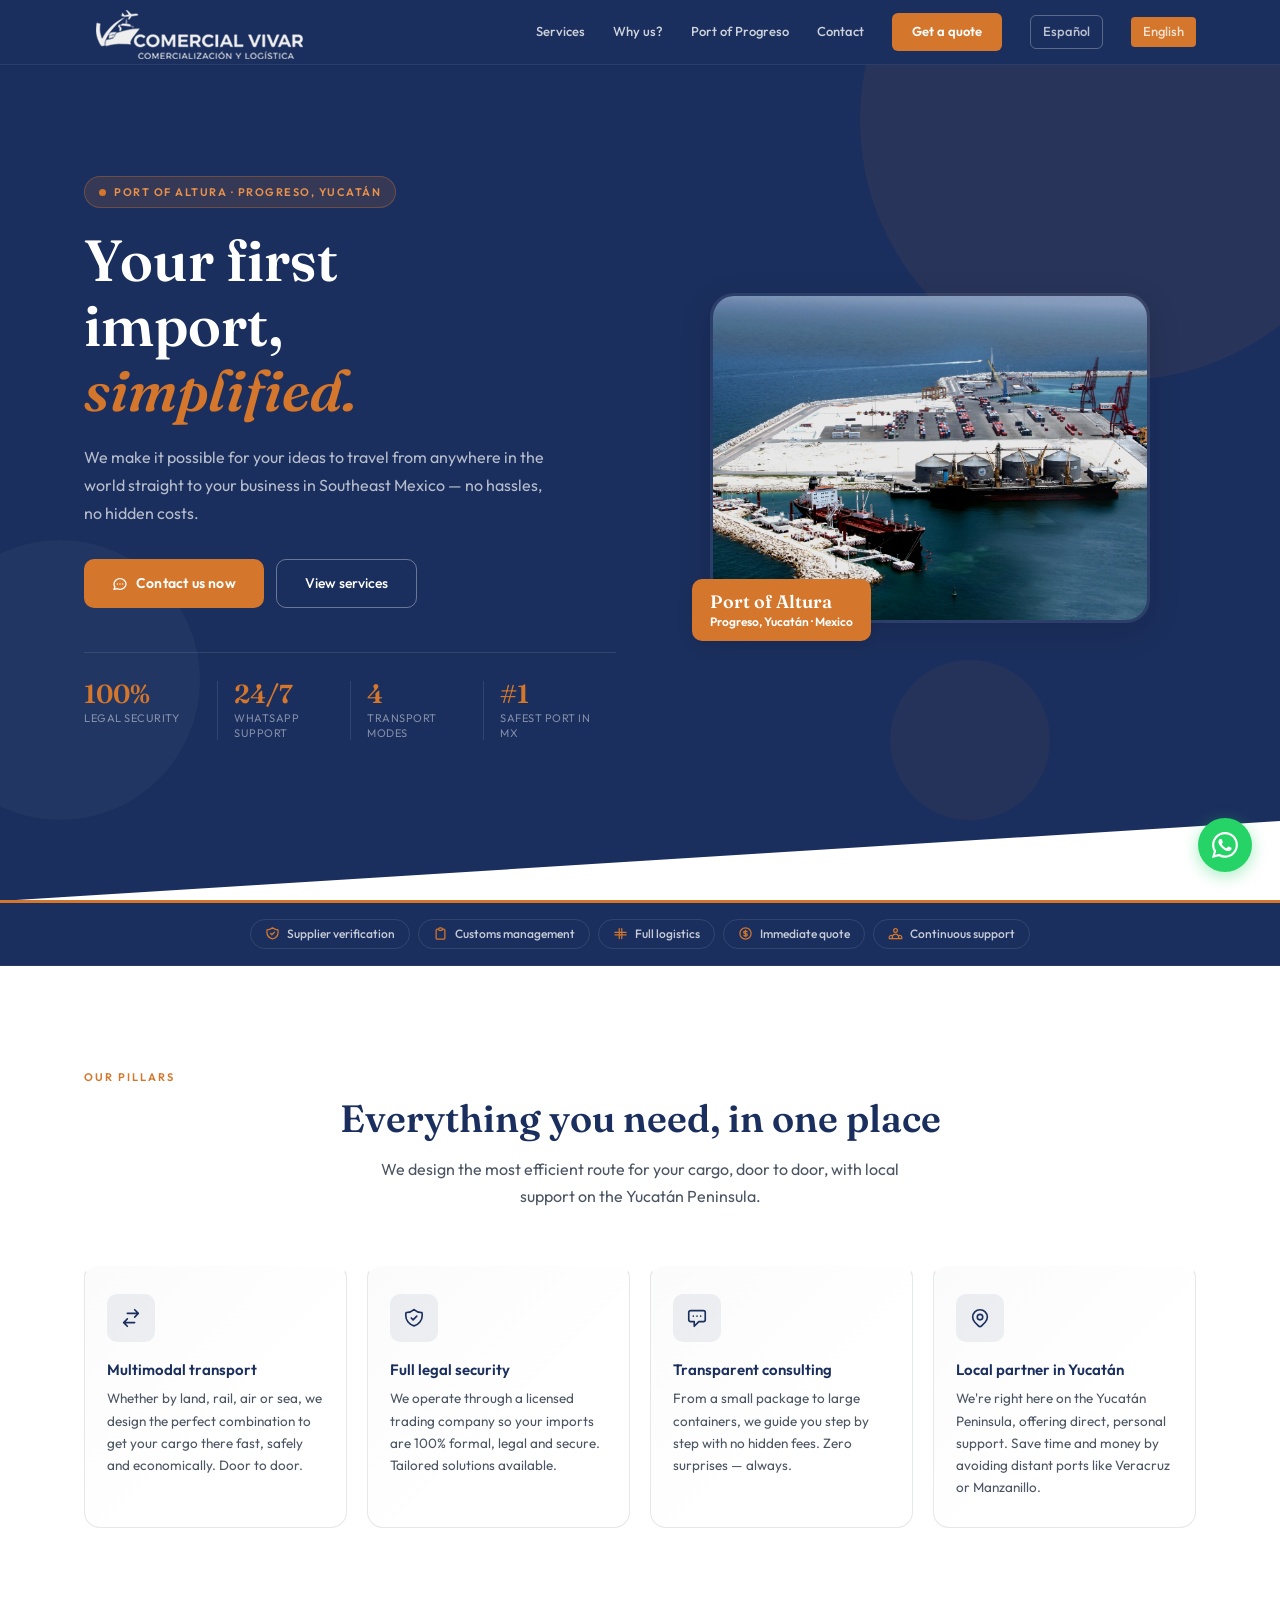
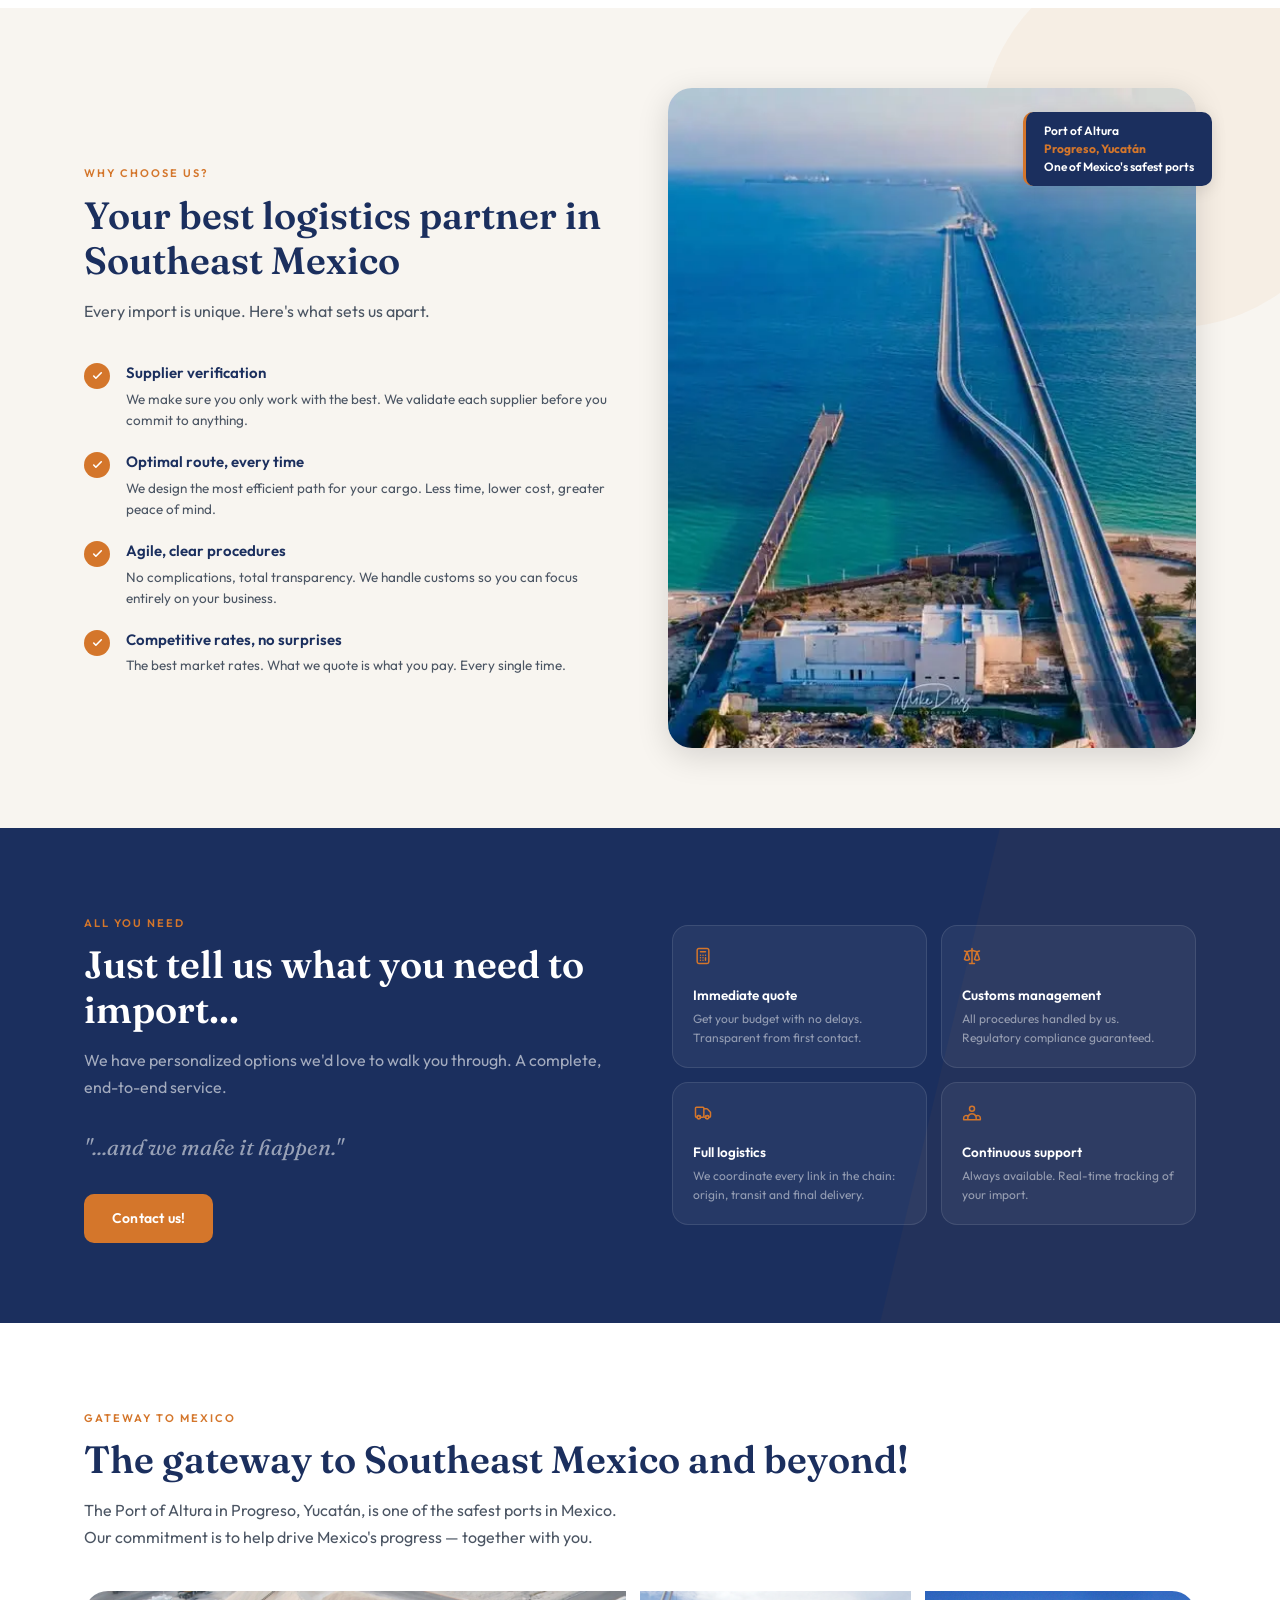
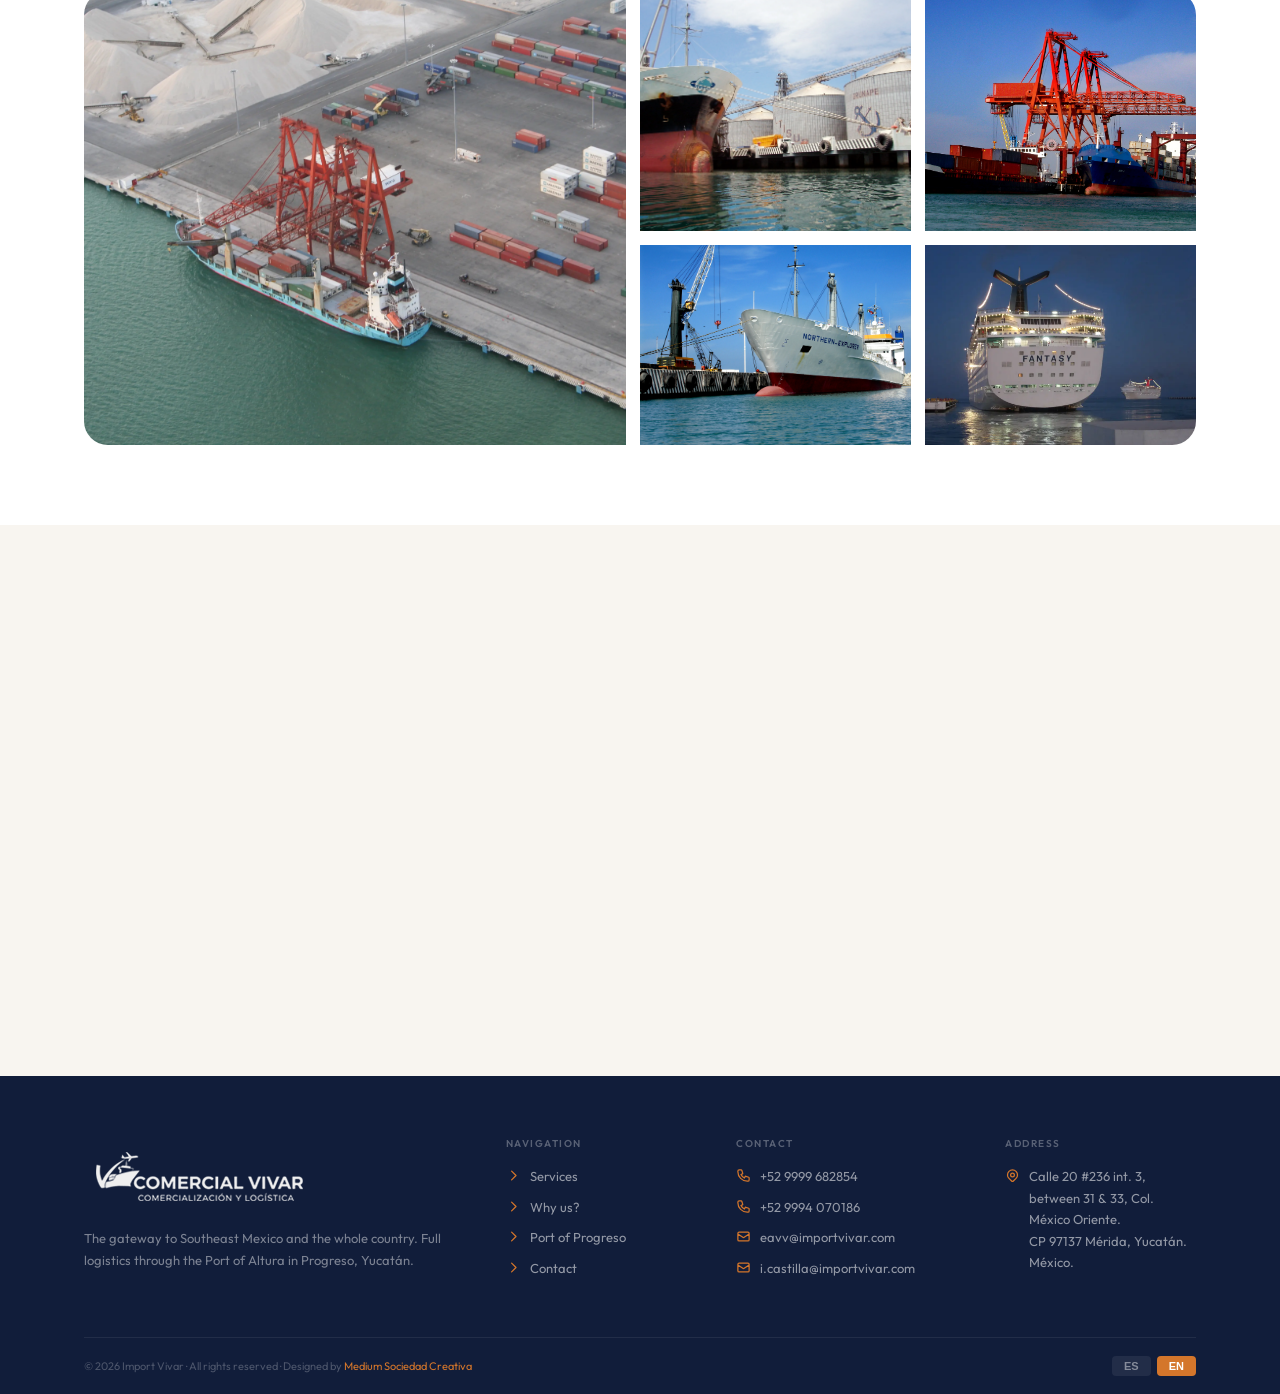
==== index-en.html @ 584cc5c4 "Add files via upload" ====
<!DOCTYPE html>
<html lang="en">
<head>
  <meta charset="UTF-8" />
  <meta name="viewport" content="width=device-width, initial-scale=1.0" />
  <title>Import Vivar — Your first import, simplified | Mérida, Yucatán</title>
  <meta name="description" content="Import easily and securely through the Port of Progreso, Yucatán. Full logistics and customs management for Southeast Mexico." />
  <meta name="robots" content="index, follow" />
  <meta property="og:title" content="Import Vivar — Commerce & Logistics" />
  <meta property="og:description" content="We make it possible for your ideas to reach your business in Southeast Mexico, from any corner of the world." />
  <meta property="og:type" content="website" />
  <meta property="og:url" content="https://importvivar.com/index-en.html" />
  <link rel="icon" href="assets/Vivar_Ico.png" type="image/png" />
  <link rel="stylesheet" href="assets/style.css" />
  <link rel="preconnect" href="https://fonts.googleapis.com" />
  <link rel="preconnect" href="https://fonts.gstatic.com" crossorigin />
</head>
<body>

  <!-- ══ NAV ══════════════════════════════════════════════════ -->
  <nav class="nav" id="mainNav" role="navigation" aria-label="Main navigation">
    <div class="nav-inner">
      <a href="index-en.html" aria-label="Import Vivar Home">
        <img src="assets/Logotipo-Vivar-plata.png" alt="Comercial Vivar Logo" class="nav-logo" />
      </a>
      <div class="nav-links">
        <a href="#services">Services</a>
        <a href="#why-us">Why us?</a>
        <a href="#port">Port of Progreso</a>
        <a href="#contact">Contact</a>
        <a href="#contact" class="nav-cta">Get a quote</a>

        <a href="index.html" class="lang-btn" aria-label="Switch to Español">Español</a>
        <a href="#" class="lang-pill lang-active" aria-label="English (seleccionado)">English</a>

      </div>
      <button class="nav-toggle" id="navToggle" aria-label="Open menu" aria-expanded="false">
        <span></span><span></span><span></span>
      </button>
    </div>
  </nav>

  <!-- Mobile menu -->
  <div class="mobile-menu" id="mobileMenu" role="navigation" aria-label="Mobile menu">
    <a href="#services">Services</a>
    <a href="#why-us">Why us?</a>
    <a href="#port">Port of Progreso</a>
    <a href="#contact">Contact</a>
    <a href="index.html" class="lang-btn">ES</a>
    <a href="#contact" class="nav-cta">Get a quote</a>
  </div>

  <!-- ══ HERO ══════════════════════════════════════════════════ -->
  <header class="hero" id="home">
    <div class="hero-deco" aria-hidden="true">
      <span></span><span></span><span></span>
    </div>
    <div class="hero-content">
      <div class="hero-left">
        <div class="hero-badge fade-up delay-1">Port of Altura · Progreso, Yucatán</div>
        <h1 class="fade-up delay-2">
          Your first<br>import,<br><em>simplified.</em>
        </h1>
        <p class="hero-sub fade-up delay-3">
          We make it possible for your ideas to travel from anywhere in the world
          straight to your business in Southeast Mexico — no hassles, no hidden costs.
        </p>
        <div class="hero-btns fade-up delay-4">
          <a href="#contact" class="btn-primary">
            <svg xmlns="http://www.w3.org/2000/svg" width="16" height="16" fill="none" viewBox="0 0 24 24" stroke="currentColor" stroke-width="2" aria-hidden="true"><path stroke-linecap="round" stroke-linejoin="round" d="M8 12h.01M12 12h.01M16 12h.01M21 12c0 4.418-4.03 8-9 8a9.863 9.863 0 01-4.255-.949L3 20l1.395-3.72C3.512 15.042 3 13.574 3 12c0-4.418 4.03-8 9-8s9 3.582 9 8z" /></svg>
            Contact us now
          </a>
          <a href="#services" class="btn-outline">View services</a>
        </div>
        <div class="hero-stats fade-up delay-5">
          <div class="stat-item">
            <div class="stat-num">100%</div>
            <div class="stat-label">Legal security</div>
          </div>
          <div class="stat-item">
            <div class="stat-num">24/7</div>
            <div class="stat-label">WhatsApp support</div>
          </div>
          <div class="stat-item">
            <div class="stat-num">4</div>
            <div class="stat-label">Transport modes</div>
          </div>
          <div class="stat-item">
            <div class="stat-num">#1</div>
            <div class="stat-label">Safest port in MX</div>
          </div>
        </div>
      </div>

      <div class="hero-right fade-up delay-3">
        <div class="hero-card-stack">
          <img
            src="assets/Puerto-Altura-Progreso-Mexico.webp"
            alt="Port of Altura in Progreso, Yucatán"
            class="hero-img-main"
            loading="eager"
          />
          <div class="hero-badge-float">
            <span>Port of Altura</span>
            Progreso, Yucatán · Mexico
          </div>
        </div>
      </div>
    </div>
  </header>

  <!-- ══ TRUST BAR ═════════════════════════════════════════════ -->
  <div class="trust-bar" aria-label="Our key services">
    <div class="trust-inner">
      <div class="trust-item">
        <svg xmlns="http://www.w3.org/2000/svg" fill="none" viewBox="0 0 24 24" stroke="currentColor" stroke-width="2" aria-hidden="true"><path stroke-linecap="round" stroke-linejoin="round" d="M9 12l2 2 4-4m5.618-4.016A11.955 11.955 0 0112 2.944a11.955 11.955 0 01-8.618 3.04A12.02 12.02 0 003 9c0 5.591 3.824 10.29 9 11.622 5.176-1.332 9-6.03 9-11.622 0-1.042-.133-2.052-.382-3.016z" /></svg>
        Supplier verification
      </div>
      <div class="trust-item">
        <svg xmlns="http://www.w3.org/2000/svg" fill="none" viewBox="0 0 24 24" stroke="currentColor" stroke-width="2" aria-hidden="true"><path stroke-linecap="round" stroke-linejoin="round" d="M9 5H7a2 2 0 00-2 2v12a2 2 0 002 2h10a2 2 0 002-2V7a2 2 0 00-2-2h-2M9 5a2 2 0 002 2h2a2 2 0 002-2M9 5a2 2 0 012-2h2a2 2 0 012 2" /></svg>
        Customs management
      </div>
      <div class="trust-item">
        <svg xmlns="http://www.w3.org/2000/svg" fill="none" viewBox="0 0 24 24" stroke="currentColor" stroke-width="2" aria-hidden="true"><path stroke-linecap="round" stroke-linejoin="round" d="M3 10h18M3 14h18M10 4v16M14 4v16" /></svg>
        Full logistics
      </div>
      <div class="trust-item">
        <svg xmlns="http://www.w3.org/2000/svg" fill="none" viewBox="0 0 24 24" stroke="currentColor" stroke-width="2" aria-hidden="true"><path stroke-linecap="round" stroke-linejoin="round" d="M12 8c-1.657 0-3 .895-3 2s1.343 2 3 2 3 .895 3 2-1.343 2-3 2m0-8c1.11 0 2.08.402 2.599 1M12 8V7m0 1v8m0 0v1m0-1c-1.11 0-2.08-.402-2.599-1M21 12a9 9 0 11-18 0 9 9 0 0118 0z" /></svg>
        Immediate quote
      </div>
      <div class="trust-item">
        <svg xmlns="http://www.w3.org/2000/svg" fill="none" viewBox="0 0 24 24" stroke="currentColor" stroke-width="2" aria-hidden="true"><path stroke-linecap="round" stroke-linejoin="round" d="M17 20h5v-2a3 3 0 00-5.356-1.857M17 20H7m10 0v-2c0-.656-.126-1.283-.356-1.857M7 20H2v-2a3 3 0 015.356-1.857M7 20v-2c0-.656.126-1.283.356-1.857m0 0a5.002 5.002 0 019.288 0M15 7a3 3 0 11-6 0 3 3 0 016 0z" /></svg>
        Continuous support
      </div>
    </div>
  </div>

  <!-- ══ PILLARS ════════════════════════════════════════════════ -->
  <section class="section-pillars" id="services" aria-labelledby="pillars-title">
    <div class="container">
      <div class="section-label reveal">Our pillars</div>
      <h2 class="section-title reveal" id="pillars-title">Everything you need, in one place</h2>
      <p class="section-sub reveal">
        We design the most efficient route for your cargo, door to door,
        with local support on the Yucatán Peninsula.
      </p>
      <div class="pillars-grid">

        <div class="pillar-card reveal">
          <div class="pillar-icon" aria-hidden="true">
            <svg xmlns="http://www.w3.org/2000/svg" fill="none" viewBox="0 0 24 24" stroke="currentColor" stroke-width="1.8"><path stroke-linecap="round" stroke-linejoin="round" d="M8 7h12m0 0l-4-4m4 4l-4 4m0 6H4m0 0l4 4m-4-4l4-4" /></svg>
          </div>
          <h3 class="pillar-title">Multimodal transport</h3>
          <p class="pillar-text">Whether by land, rail, air or sea, we design the perfect combination to get your cargo there fast, safely and economically. Door to door.</p>
        </div>

        <div class="pillar-card reveal">
          <div class="pillar-icon" aria-hidden="true">
            <svg xmlns="http://www.w3.org/2000/svg" fill="none" viewBox="0 0 24 24" stroke="currentColor" stroke-width="1.8"><path stroke-linecap="round" stroke-linejoin="round" d="M9 12l2 2 4-4m5.618-4.016A11.955 11.955 0 0112 2.944a11.955 11.955 0 01-8.618 3.04A12.02 12.02 0 003 9c0 5.591 3.824 10.29 9 11.622 5.176-1.332 9-6.03 9-11.622 0-1.042-.133-2.052-.382-3.016z" /></svg>
          </div>
          <h3 class="pillar-title">Full legal security</h3>
          <p class="pillar-text">We operate through a licensed trading company so your imports are 100% formal, legal and secure. Tailored solutions available.</p>
        </div>

        <div class="pillar-card reveal">
          <div class="pillar-icon" aria-hidden="true">
            <svg xmlns="http://www.w3.org/2000/svg" fill="none" viewBox="0 0 24 24" stroke="currentColor" stroke-width="1.8"><path stroke-linecap="round" stroke-linejoin="round" d="M8 10h.01M12 10h.01M16 10h.01M9 16H5a2 2 0 01-2-2V6a2 2 0 012-2h14a2 2 0 012 2v8a2 2 0 01-2 2h-5l-5 5v-5z" /></svg>
          </div>
          <h3 class="pillar-title">Transparent consulting</h3>
          <p class="pillar-text">From a small package to large containers, we guide you step by step with no hidden fees. Zero surprises — always.</p>
        </div>

        <div class="pillar-card reveal">
          <div class="pillar-icon" aria-hidden="true">
            <svg xmlns="http://www.w3.org/2000/svg" fill="none" viewBox="0 0 24 24" stroke="currentColor" stroke-width="1.8"><path stroke-linecap="round" stroke-linejoin="round" d="M17.657 16.657L13.414 20.9a1.998 1.998 0 01-2.827 0l-4.244-4.243a8 8 0 1111.314 0z" /><path stroke-linecap="round" stroke-linejoin="round" d="M15 11a3 3 0 11-6 0 3 3 0 016 0z" /></svg>
          </div>
          <h3 class="pillar-title">Local partner in Yucatán</h3>
          <p class="pillar-text">We're right here on the Yucatán Peninsula, offering direct, personal support. Save time and money by avoiding distant ports like Veracruz or Manzanillo.</p>
        </div>

      </div>
    </div>
  </section>

  <!-- ══ WHY US ═════════════════════════════════════════════════ -->
  <section class="section-why" id="why-us" aria-labelledby="why-title">
    <div class="container">
      <div class="why-grid">
        <div>
          <div class="section-label reveal">Why choose us?</div>
          <h2 class="section-title reveal" id="why-title">Your best logistics partner in Southeast Mexico</h2>
          <p class="section-sub reveal" style="margin-bottom: 36px;">
            Every import is unique. Here's what sets us apart.
          </p>
          <ul class="why-list" role="list">
            <li class="why-item reveal">
              <div class="why-check" aria-hidden="true">
                <svg xmlns="http://www.w3.org/2000/svg" fill="none" viewBox="0 0 24 24" stroke="currentColor" stroke-width="3"><path stroke-linecap="round" stroke-linejoin="round" d="M5 13l4 4L19 7" /></svg>
              </div>
              <div>
                <div class="why-item-title">Supplier verification</div>
                <div class="why-item-text">We make sure you only work with the best. We validate each supplier before you commit to anything.</div>
              </div>
            </li>
            <li class="why-item reveal">
              <div class="why-check" aria-hidden="true">
                <svg xmlns="http://www.w3.org/2000/svg" fill="none" viewBox="0 0 24 24" stroke="currentColor" stroke-width="3"><path stroke-linecap="round" stroke-linejoin="round" d="M5 13l4 4L19 7" /></svg>
              </div>
              <div>
                <div class="why-item-title">Optimal route, every time</div>
                <div class="why-item-text">We design the most efficient path for your cargo. Less time, lower cost, greater peace of mind.</div>
              </div>
            </li>
            <li class="why-item reveal">
              <div class="why-check" aria-hidden="true">
                <svg xmlns="http://www.w3.org/2000/svg" fill="none" viewBox="0 0 24 24" stroke="currentColor" stroke-width="3"><path stroke-linecap="round" stroke-linejoin="round" d="M5 13l4 4L19 7" /></svg>
              </div>
              <div>
                <div class="why-item-title">Agile, clear procedures</div>
                <div class="why-item-text">No complications, total transparency. We handle customs so you can focus entirely on your business.</div>
              </div>
            </li>
            <li class="why-item reveal">
              <div class="why-check" aria-hidden="true">
                <svg xmlns="http://www.w3.org/2000/svg" fill="none" viewBox="0 0 24 24" stroke="currentColor" stroke-width="3"><path stroke-linecap="round" stroke-linejoin="round" d="M5 13l4 4L19 7" /></svg>
              </div>
              <div>
                <div class="why-item-title">Competitive rates, no surprises</div>
                <div class="why-item-text">The best market rates. What we quote is what you pay. Every single time.</div>
              </div>
            </li>
          </ul>
        </div>

        <div class="why-visual reveal">
          <img
            src="assets/Puerto-Altura-Progreso-Mexico-Ft2.webp"
            alt="Port of Altura in Progreso, Yucatán"
            class="why-img"
            loading="lazy"
          />
          <div class="why-tag">
            Port of Altura<br>
            <strong style="color: #D4762B;">Progreso, Yucatán</strong><br>
            One of Mexico's safest ports
          </div>
        </div>
      </div>
    </div>
  </section>

  <!-- ══ SERVICES ═══════════════════════════════════════════════ -->
  <section class="section-services" aria-labelledby="services-title">
    <div class="container">
      <div class="services-inner">
        <div class="services-left">
          <div class="section-label reveal">All you need</div>
          <h2 class="section-title reveal" id="services-title">
            Just tell us what you need to import...
          </h2>
          <p class="section-sub reveal" style="margin-bottom: 28px;">
            We have personalized options we'd love to walk you through.
            A complete, end-to-end service.
          </p>
          <p style="font-size: 22px; font-family: var(--font-display); color: rgba(255,255,255,0.55); margin-bottom: 28px; font-style: italic;" class="reveal">
            "...and we make it happen."
          </p>
          <a href="#contact" class="btn-primary reveal">Contact us!</a>
        </div>

        <div class="services-grid">
          <div class="service-card reveal">
            <svg xmlns="http://www.w3.org/2000/svg" fill="none" viewBox="0 0 24 24" stroke="currentColor" stroke-width="1.8" aria-hidden="true"><path stroke-linecap="round" stroke-linejoin="round" d="M9 7h6m0 10v-3m-3 3h.01M9 17h.01M9 14h.01M12 14h.01M15 11h.01M12 11h.01M9 11h.01M7 21h10a2 2 0 002-2V5a2 2 0 00-2-2H7a2 2 0 00-2 2v14a2 2 0 002 2z" /></svg>
            <div class="service-card-title">Immediate quote</div>
            <div class="service-card-text">Get your budget with no delays. Transparent from first contact.</div>
          </div>
          <div class="service-card reveal">
            <svg xmlns="http://www.w3.org/2000/svg" fill="none" viewBox="0 0 24 24" stroke="currentColor" stroke-width="1.8" aria-hidden="true"><path stroke-linecap="round" stroke-linejoin="round" d="M3 6l3 1m0 0l-3 9a5.002 5.002 0 006.001 0M6 7l3 9M6 7l6-2m6 2l3-1m-3 1l-3 9a5.002 5.002 0 006.001 0M18 7l3 9m-3-9l-6-2m0-2v2m0 16V5m0 16H9m3 0h3" /></svg>
            <div class="service-card-title">Customs management</div>
            <div class="service-card-text">All procedures handled by us. Regulatory compliance guaranteed.</div>
          </div>
          <div class="service-card reveal">
            <svg xmlns="http://www.w3.org/2000/svg" fill="none" viewBox="0 0 24 24" stroke="currentColor" stroke-width="1.8" aria-hidden="true"><path d="M9 17a2 2 0 11-4 0 2 2 0 014 0zM19 17a2 2 0 11-4 0 2 2 0 014 0z" /><path stroke-linecap="round" stroke-linejoin="round" d="M13 16V6a1 1 0 00-1-1H4a1 1 0 00-1 1v10a1 1 0 001 1h1m8-1a1 1 0 01-1 1H9m4-1V8a1 1 0 011-1h2.586a1 1 0 01.707.293l3.414 3.414a1 1 0 01.293.707V16a1 1 0 01-1 1h-1m-6-1a1 1 0 001 1h1M5 17a2 2 0 104 0m-4 0a2 2 0 114 0m6 0a2 2 0 104 0m-4 0a2 2 0 114 0" /></svg>
            <div class="service-card-title">Full logistics</div>
            <div class="service-card-text">We coordinate every link in the chain: origin, transit and final delivery.</div>
          </div>
          <div class="service-card reveal">
            <svg xmlns="http://www.w3.org/2000/svg" fill="none" viewBox="0 0 24 24" stroke="currentColor" stroke-width="1.8" aria-hidden="true"><path stroke-linecap="round" stroke-linejoin="round" d="M17 20h5v-2a3 3 0 00-5.356-1.857M17 20H7m10 0v-2c0-.656-.126-1.283-.356-1.857M7 20H2v-2a3 3 0 015.356-1.857M7 20v-2c0-.656.126-1.283.356-1.857m0 0a5.002 5.002 0 019.288 0M15 7a3 3 0 11-6 0 3 3 0 016 0z" /></svg>
            <div class="service-card-title">Continuous support</div>
            <div class="service-card-text">Always available. Real-time tracking of your import.</div>
          </div>
        </div>
      </div>
    </div>
  </section>

  <!-- ══ PORT ═══════════════════════════════════════════════════ -->
  <section class="section-port" id="port" aria-labelledby="port-title">
    <div class="container">
      <div class="port-header">
        <div class="section-label reveal">Gateway to Mexico</div>
        <h2 class="section-title reveal" id="port-title">
          The gateway to Southeast Mexico and beyond!
        </h2>
        <p class="section-sub reveal">
          The Port of Altura in Progreso, Yucatán, is one of the safest ports
          in Mexico. Our commitment is to help drive Mexico's progress — together with you.
        </p>
      </div>
      <div class="port-gallery reveal" role="list" aria-label="Port of Progreso photo gallery">
        <div class="port-item" role="listitem">
          <img src="assets/Puerto-Altura-Progreso-Mexico-Ft.webp" 
          alt="Aerial view of the Port of Progreso, Yucatán" 
          class="port-img" loading="lazy" 
          />
          <div class="port-overlay"><span class="port-overlay-text">Port of Altura · Progreso</span></div>
        </div>
        <div class="port-item" role="listitem">
          <img src="assets/Puerto-Altura-Progreso-Mexico-Ft3.webp" 
          alt="Port of Altura facilities in Progreso" 
          class="port-img" 
          loading="lazy" 
          />
          <div class="port-overlay"><span class="port-overlay-text">Port infrastructure</span></div>
        </div>
        <div class="port-item" role="listitem">
          <img src="assets/Puerto-Altura-Progreso-Mexico-Ft4.webp" 
          alt="Container operations at the Port of Progreso" 
          class="port-img" 
          loading="lazy" 
          />
          <div class="port-overlay"><span class="port-overlay-text">Container operations</span></div>
        </div>
        <div class="port-item" role="listitem">
          <img src="assets/Puerto-Altura-Progreso-Mexico-Ft6.webp" 
           alt="Port logistics in Progreso, Yucatán" 
           class="port-img" 
           loading="lazy"
           />
          <div class="port-overlay"><span class="port-overlay-text">World-class logistics</span></div>
        </div>
        <div class="port-item" role="listitem">
          <img src="assets/Puerto-Altura-Progreso-Mexico-Ft5.webp"
          alt="Mexico's safest port" 
          class="port-img" loading="lazy" 
          />
          <div class="port-overlay"><span class="port-overlay-text">Certified security</span></div>
        </div>
      </div>
    </div>
  </section>

  <!-- ══ CTA ════════════════════════════════════════════════════ -->
  <section class="section-cta" id="contact" aria-labelledby="cta-title">
    <div class="container">
      <div class="cta-box reveal">
        <h2 class="section-title" id="cta-title">Import easily, safely, with local backing</h2>
        <p class="section-sub">
          We have personalized options ready for you.
          Tell us what you need and we'll build a tailored solution.
        </p>
        <div class="cta-pills">
          <span class="cta-pill">Immediate quote</span>
          <span class="cta-pill">Customs management</span>
          <span class="cta-pill">Full logistics</span>
          <span class="cta-pill">Continuous support</span>
        </div>
        <div style="display: flex; gap: 16px; justify-content: center; flex-wrap: wrap;">
          <a href="https://wa.me/529999682854?text=Hello%2C%20I'm%20interested%20in%20importing%20and%20would%20like%20more%20information." target="_blank" rel="noopener noreferrer" class="btn-primary">
            <svg xmlns="http://www.w3.org/2000/svg" width="17" height="17" fill="currentColor" viewBox="0 0 16 16" aria-hidden="true"><path d="M13.601 2.326A7.854 7.854 0 0 0 7.994 0C3.627 0 .068 3.558.064 7.926c0 1.399.366 2.76 1.057 3.965L0 16l4.204-1.102a7.933 7.933 0 0 0 3.79.965h.004c4.368 0 7.926-3.558 7.93-7.93A7.898 7.898 0 0 0 13.6 2.326zM7.994 14.521a6.573 6.573 0 0 1-3.356-.92l-.24-.144-2.494.654.666-2.433-.156-.251a6.56 6.56 0 0 1-1.007-3.505c0-3.626 2.957-6.584 6.591-6.584a6.56 6.56 0 0 1 4.66 1.931 6.557 6.557 0 0 1 1.928 4.66c-.004 3.639-2.961 6.592-6.592 6.592zm3.615-4.934c-.197-.099-1.17-.578-1.353-.646-.182-.065-.315-.099-.445.099-.133.197-.513.646-.627.775-.114.133-.232.148-.43.05-.197-.1-.836-.308-1.592-.985-.59-.525-.985-1.175-1.103-1.372-.114-.198-.011-.304.088-.403.087-.088.197-.232.296-.346.1-.114.133-.198.198-.33.065-.134.034-.248-.015-.347-.05-.099-.445-1.076-.612-1.47-.16-.389-.323-.335-.445-.34-.114-.007-.247-.007-.38-.007a.729.729 0 0 0-.529.247c-.182.198-.691.677-.691 1.654 0 .977.71 1.916.81 2.049.098.133 1.394 2.132 3.383 2.992.47.205.84.326 1.129.418.475.152.904.129 1.246.08.38-.058 1.171-.48 1.338-.943.164-.464.164-.86.114-.943-.049-.084-.182-.133-.38-.232z"/></svg>
            WhatsApp 24/7
          </a>
          <a href="mailto:eavv@importvivar.com" class="btn-outline" style="border-color: rgba(255,255,255,0.3);">
            <svg xmlns="http://www.w3.org/2000/svg" fill="none" viewBox="0 0 24 24" stroke="currentColor" stroke-width="2" width="17" height="17" aria-hidden="true"><path stroke-linecap="round" stroke-linejoin="round" d="M3 8l7.89 5.26a2 2 0 002.22 0L21 8M5 19h14a2 2 0 002-2V7a2 2 0 00-2-2H5a2 2 0 00-2 2v10a2 2 0 002 2z" /></svg>
            Send us an email
          </a>
        </div>
      </div>
    </div>
  </section>

  <!-- ══ FOOTER ═════════════════════════════════════════════════ -->
  <footer class="footer" role="contentinfo">
    <div class="container">
      <div class="footer-grid">
        <div>
          <div class="footer-logo">
            <img src="assets/Logotipo-Vivar-plata.png" alt="Comercial Vivar Logo" />
          </div>
          <p class="footer-desc">
            The gateway to Southeast Mexico and the whole country.
            Full logistics through the Port of Altura in Progreso, Yucatán.
          </p>
        </div>

        <div>
          <div class="footer-col-title">Navigation</div>
          <a href="#services" class="footer-link">
            <svg xmlns="http://www.w3.org/2000/svg" fill="none" viewBox="0 0 24 24" stroke="currentColor" stroke-width="2" aria-hidden="true"><path stroke-linecap="round" stroke-linejoin="round" d="M9 5l7 7-7 7" /></svg>
            Services
          </a>
          <a href="#why-us" class="footer-link">
            <svg xmlns="http://www.w3.org/2000/svg" fill="none" viewBox="0 0 24 24" stroke="currentColor" stroke-width="2" aria-hidden="true"><path stroke-linecap="round" stroke-linejoin="round" d="M9 5l7 7-7 7" /></svg>
            Why us?
          </a>
          <a href="#port" class="footer-link">
            <svg xmlns="http://www.w3.org/2000/svg" fill="none" viewBox="0 0 24 24" stroke="currentColor" stroke-width="2" aria-hidden="true"><path stroke-linecap="round" stroke-linejoin="round" d="M9 5l7 7-7 7" /></svg>
            Port of Progreso
          </a>
          <a href="#contact" class="footer-link">
            <svg xmlns="http://www.w3.org/2000/svg" fill="none" viewBox="0 0 24 24" stroke="currentColor" stroke-width="2" aria-hidden="true"><path stroke-linecap="round" stroke-linejoin="round" d="M9 5l7 7-7 7" /></svg>
            Contact
          </a>
        </div>

        <div>
          <div class="footer-col-title">Contact</div>
          <a href="https://wa.me/529999682854" target="_blank" rel="noopener noreferrer" class="footer-link">
            <svg xmlns="http://www.w3.org/2000/svg" fill="none" viewBox="0 0 24 24" stroke="currentColor" stroke-width="2" aria-hidden="true"><path stroke-linecap="round" stroke-linejoin="round" d="M3 5a2 2 0 012-2h3.28a1 1 0 01.948.684l1.498 4.493a1 1 0 01-.502 1.21l-2.257 1.13a11.042 11.042 0 005.516 5.516l1.13-2.257a1 1 0 011.21-.502l4.493 1.498a1 1 0 01.684.949V19a2 2 0 01-2 2h-1C9.716 21 3 14.284 3 6V5z" /></svg>
            +52 9999 682854
          </a>
          <a href="https://wa.me/529994070186" target="_blank" rel="noopener noreferrer" class="footer-link">
            <svg xmlns="http://www.w3.org/2000/svg" fill="none" viewBox="0 0 24 24" stroke="currentColor" stroke-width="2" aria-hidden="true"><path stroke-linecap="round" stroke-linejoin="round" d="M3 5a2 2 0 012-2h3.28a1 1 0 01.948.684l1.498 4.493a1 1 0 01-.502 1.21l-2.257 1.13a11.042 11.042 0 005.516 5.516l1.13-2.257a1 1 0 011.21-.502l4.493 1.498a1 1 0 01.684.949V19a2 2 0 01-2 2h-1C9.716 21 3 14.284 3 6V5z" /></svg>
            +52 9994 070186
          </a>
          <a href="mailto:eavv@importvivar.com" class="footer-link">
            <svg xmlns="http://www.w3.org/2000/svg" fill="none" viewBox="0 0 24 24" stroke="currentColor" stroke-width="2" aria-hidden="true"><path stroke-linecap="round" stroke-linejoin="round" d="M3 8l7.89 5.26a2 2 0 002.22 0L21 8M5 19h14a2 2 0 002-2V7a2 2 0 00-2-2H5a2 2 0 00-2 2v10a2 2 0 002 2z" /></svg>
            eavv@importvivar.com
          </a>
          <a href="mailto:i.castilla@importvivar.com" class="footer-link">
            <svg xmlns="http://www.w3.org/2000/svg" fill="none" viewBox="0 0 24 24" stroke="currentColor" stroke-width="2" aria-hidden="true"><path stroke-linecap="round" stroke-linejoin="round" d="M3 8l7.89 5.26a2 2 0 002.22 0L21 8M5 19h14a2 2 0 002-2V7a2 2 0 00-2-2H5a2 2 0 00-2 2v10a2 2 0 002 2z" /></svg>
            i.castilla@importvivar.com
          </a>
        </div>

        <div>
          <div class="footer-col-title">Address</div>
          <a href="https://maps.google.com/?q=Calle+20+236+Merida+Yucatan" target="_blank" rel="noopener noreferrer" class="footer-link">
            <svg xmlns="http://www.w3.org/2000/svg" fill="none" viewBox="0 0 24 24" stroke="currentColor" stroke-width="2" aria-hidden="true"><path stroke-linecap="round" stroke-linejoin="round" d="M17.657 16.657L13.414 20.9a1.998 1.998 0 01-2.827 0l-4.244-4.243a8 8 0 1111.314 0z" /><path stroke-linecap="round" stroke-linejoin="round" d="M15 11a3 3 0 11-6 0 3 3 0 016 0z" /></svg>
            Calle 20 #236 int. 3,<br>
            between 31 & 33, Col. México Oriente.<br>
            CP 97137 Mérida, Yucatán. México.
          </a>
        </div>
      </div>

      <div class="footer-bottom">
        <span>
          © 2026 Import Vivar · All rights reserved ·
          Designed by <a href="https://mediumsociedadcreativa.com.mx/" target="_blank" rel="noopener noreferrer">Medium Sociedad Creativa</a>
        </span>
        <div class="lang-toggle" role="group" aria-label="Select language">
          <a href="index.html"><button class="lang-pill lang-inactive" aria-label="Español">ES</button></a>
          <button class="lang-pill lang-active" aria-current="true" aria-label="English (selected)">EN</button>
        </div>
      </div>
    </div>
  </footer>

  <!-- ══ WhatsApp Float ══════════════════════════════════════════ -->
  <a
    href="https://wa.me/529999682854?text=Hello%2C%20I'm%20interested%20in%20importing%20and%20would%20like%20more%20information."
    class="wa-float"
    target="_blank"
    rel="noopener noreferrer"
    aria-label="Contact via WhatsApp"
  >
    <div class="wa-tooltip">Need help?</div>
    <svg xmlns="http://www.w3.org/2000/svg" fill="currentColor" viewBox="0 0 16 16" aria-hidden="true"><path d="M13.601 2.326A7.854 7.854 0 0 0 7.994 0C3.627 0 .068 3.558.064 7.926c0 1.399.366 2.76 1.057 3.965L0 16l4.204-1.102a7.933 7.933 0 0 0 3.79.965h.004c4.368 0 7.926-3.558 7.93-7.93A7.898 7.898 0 0 0 13.6 2.326zM7.994 14.521a6.573 6.573 0 0 1-3.356-.92l-.24-.144-2.494.654.666-2.433-.156-.251a6.56 6.56 0 0 1-1.007-3.505c0-3.626 2.957-6.584 6.591-6.584a6.56 6.56 0 0 1 4.66 1.931 6.557 6.557 0 0 1 1.928 4.66c-.004 3.639-2.961 6.592-6.592 6.592zm3.615-4.934c-.197-.099-1.17-.578-1.353-.646-.182-.065-.315-.099-.445.099-.133.197-.513.646-.627.775-.114.133-.232.148-.43.05-.197-.1-.836-.308-1.592-.985-.59-.525-.985-1.175-1.103-1.372-.114-.198-.011-.304.088-.403.087-.088.197-.232.296-.346.1-.114.133-.198.198-.33.065-.134.034-.248-.015-.347-.05-.099-.445-1.076-.612-1.47-.16-.389-.323-.335-.445-.34-.114-.007-.247-.007-.38-.007a.729.729 0 0 0-.529.247c-.182.198-.691.677-.691 1.654 0 .977.71 1.916.81 2.049.098.133 1.394 2.132 3.383 2.992.47.205.84.326 1.129.418.475.152.904.129 1.246.08.38-.058 1.171-.48 1.338-.943.164-.464.164-.86.114-.943-.049-.084-.182-.133-.38-.232z"/></svg>
  </a>

  <!-- ══ JS ══════════════════════════════════════════════════════ -->
  <script>
    const nav = document.getElementById('mainNav');
    window.addEventListener('scroll', () => {
      nav.classList.toggle('scrolled', window.scrollY > 40);
    }, { passive: true });

    const toggle = document.getElementById('navToggle');
    const menu = document.getElementById('mobileMenu');
    toggle.addEventListener('click', () => {
      const open = menu.classList.toggle('open');
      toggle.classList.toggle('open', open);
      toggle.setAttribute('aria-expanded', open);
    });
    menu.querySelectorAll('a').forEach(link => {
      link.addEventListener('click', () => {
        menu.classList.remove('open');
        toggle.classList.remove('open');
        toggle.setAttribute('aria-expanded', false);
      });
    });

    const observer = new IntersectionObserver((entries) => {
      entries.forEach(entry => {
        if (entry.isIntersecting) {
          entry.target.classList.add('visible');
          observer.unobserve(entry.target);
        }
      });
    }, { threshold: 0.12, rootMargin: '0px 0px -40px 0px' });

    document.querySelectorAll('.reveal').forEach(el => observer.observe(el));
  </script>

</body>
</html>
---- assets/style.css ----
/* ============================================================
   IMPORT VIVAR — Hoja de estilos principal
   Colores: Azul marino #1B2F5E | Naranja #D4762B
   ============================================================ */

@import url('https://fonts.googleapis.com/css2?family=Outfit:wght@300;400;500;600;700&family=Fraunces:ital,wght@0,400;0,600;1,400&display=swap');

/* ── Reset & base ─────────────────────────────────────────── */
*, *::before, *::after { box-sizing: border-box; margin: 0; padding: 0; }

:root {
  --navy:        #1B2F5E;
  --navy-dark:   #111d3a;
  --navy-light:  #243d78;
  --orange:      #D4762B;
  --orange-dark: #b35f1e;
  --orange-light:#e8924c;
  --cream:       #F8F5F0;
  --gray-50:     #f9fafb;
  --gray-100:    #f3f4f6;
  --gray-200:    #e5e7eb;
  --gray-400:    #9ca3af;
  --gray-600:    #4b5563;
  --gray-800:    #1f2937;
  --white:       #ffffff;
  --font-display: 'Fraunces', Georgia, serif;
  --font-body:    'Outfit', sans-serif;
  --shadow-sm:   0 1px 3px rgba(0,0,0,0.08), 0 1px 2px rgba(0,0,0,0.05);
  --shadow-md:   0 4px 16px rgba(0,0,0,0.10);
  --shadow-lg:   0 8px 32px rgba(0,0,0,0.14);
  --radius-sm:   6px;
  --radius-md:   10px;
  --radius-lg:   16px;
  --radius-xl:   24px;
  --transition:  0.25s cubic-bezier(0.4, 0, 0.2, 1);
}

html { scroll-behavior: smooth; }

body {
  font-family: var(--font-body);
  font-size: 16px;
  color: var(--gray-800);
  background: var(--white);
  line-height: 1.65;
  overflow-x: hidden;
}

a { text-decoration: none; color: inherit; }
img { max-width: 100%; display: block; }

/* ── Utility ──────────────────────────────────────────────── */
.container {
  max-width: 1160px;
  margin: 0 auto;
  padding: 0 24px;
}

.section-label {
  display: inline-block;
  font-size: 11px;
  font-weight: 600;
  text-transform: uppercase;
  letter-spacing: 2px;
  color: var(--orange);
  margin-bottom: 10px;
}

.section-title {
  font-family: var(--font-display);
  font-size: clamp(26px, 4vw, 38px);
  font-weight: 600;
  color: var(--navy);
  line-height: 1.2;
  margin-bottom: 14px;
}

.section-sub {
  font-size: 16px;
  color: var(--gray-600);
  max-width: 560px;
  line-height: 1.7;
}

.btn-primary {
  display: inline-flex;
  align-items: center;
  gap: 8px;
  background: var(--orange);
  color: var(--white);
  font-family: var(--font-body);
  font-size: 14px;
  font-weight: 600;
  padding: 13px 28px;
  border-radius: var(--radius-md);
  border: none;
  cursor: pointer;
  transition: background var(--transition), transform var(--transition);
  letter-spacing: 0.2px;
}
.btn-primary:hover { background: var(--orange-dark); transform: translateY(-1px); }
.btn-primary:active { transform: scale(0.98); }

.btn-outline {
  display: inline-flex;
  align-items: center;
  gap: 8px;
  background: transparent;
  color: var(--white);
  font-family: var(--font-body);
  font-size: 14px;
  font-weight: 500;
  padding: 12px 28px;
  border-radius: var(--radius-md);
  border: 1.5px solid rgba(255,255,255,0.35);
  cursor: pointer;
  transition: border-color var(--transition), background var(--transition), transform var(--transition);
}
.btn-outline:hover {
  border-color: rgba(255,255,255,0.65);
  background: rgba(255,255,255,0.08);
  transform: translateY(-1px);
}

/* ── Page load fade-in ──────────────────────────────────────── */
@keyframes fadeUp {
  from { opacity: 0; transform: translateY(22px); }
  to   { opacity: 1; transform: translateY(0); }
}
.fade-up { opacity: 0; animation: fadeUp 0.7s ease forwards; }
.delay-1 { animation-delay: 0.1s; }
.delay-2 { animation-delay: 0.22s; }
.delay-3 { animation-delay: 0.34s; }
.delay-4 { animation-delay: 0.46s; }
.delay-5 { animation-delay: 0.58s; }

/* ── NAV ──────────────────────────────────────────────────── */
.nav {
  position: fixed;
  top: 0; left: 0; right: 0;
  z-index: 100;
  background: var(--navy);
  border-bottom: 1px solid rgba(255,255,255,0.07);
  transition: box-shadow var(--transition), background var(--transition);
}
.nav.scrolled {
  background: rgba(17,29,58,0.97);
  box-shadow: 0 2px 20px rgba(0,0,0,0.3);
  backdrop-filter: blur(10px);
}
.nav-inner {
  max-width: 1160px;
  margin: 0 auto;
  padding: 0 24px;
  height: 64px;
  display: flex;
  align-items: center;
  justify-content: space-between;
}
.nav-logo img {
  height: 36px;
  width: auto;
}
.nav-links {
  display: flex;
  align-items: center;
  gap: 28px;
}
.nav-links a {
  font-size: 13px;
  font-weight: 500;
  color: rgba(255,255,255,0.78);
  transition: color var(--transition);
}
.nav-links a:hover { color: var(--white); }
.nav-links .nav-cta {
  background: var(--orange);
  color: var(--white);
  padding: 8px 20px;
  border-radius: var(--radius-sm);
  font-weight: 600;
  transition: background var(--transition), transform var(--transition);
}
.nav-links .nav-cta:hover {
  background: var(--orange-dark);
  transform: translateY(-1px);
  color: var(--white);
}
.lang-btn {
  border: 1px solid rgba(255,255,255,0.28);
  padding: 5px 12px;
  border-radius: var(--radius-sm);
  font-size: 12px;
  font-weight: 600;
  color: rgba(255,255,255,0.7) !important;
  transition: border-color var(--transition), color var(--transition) !important;
}
.lang-btn:hover {
  border-color: rgba(255,255,255,0.6);
  color: var(--white) !important;
}

/* Hamburger */
.nav-toggle {
  display: none;
  flex-direction: column;
  gap: 5px;
  cursor: pointer;
  padding: 6px;
  background: none;
  border: none;
}
.nav-toggle span {
  display: block;
  width: 22px;
  height: 2px;
  background: var(--white);
  border-radius: 2px;
  transition: transform var(--transition), opacity var(--transition);
}
.nav-toggle.open span:nth-child(1) { transform: translateY(7px) rotate(45deg); }
.nav-toggle.open span:nth-child(2) { opacity: 0; }
.nav-toggle.open span:nth-child(3) { transform: translateY(-7px) rotate(-45deg); }

/* Mobile menu */
.mobile-menu {
  display: none;
  position: fixed;
  top: 64px; left: 0; right: 0;
  background: var(--navy-dark);
  z-index: 99;
  padding: 20px 24px 28px;
  flex-direction: column;
  gap: 4px;
  border-bottom: 2px solid var(--orange);
  box-shadow: 0 8px 24px rgba(0,0,0,0.3);
}
.mobile-menu.open { display: flex; }
.mobile-menu a {
  font-size: 15px;
  font-weight: 500;
  color: rgba(255,255,255,0.8);
  padding: 10px 0;
  border-bottom: 1px solid rgba(255,255,255,0.07);
  transition: color var(--transition);
}
.mobile-menu a:last-child { border-bottom: none; }
.mobile-menu a:hover { color: var(--white); }
.mobile-menu .lang-btn { margin-top: 8px; width: fit-content; }
.mobile-menu .nav-cta { margin-top: 12px; text-align: center; padding: 12px; border-radius: var(--radius-md); }

/* ── HERO ─────────────────────────────────────────────────── */
.hero {
  padding-top: 64px; /* nav height */
  min-height: 100vh;
  background: var(--navy);
  position: relative;
  display: flex;
  align-items: center;
  overflow: hidden;
}

/* Diagonal accent */
.hero::before {
  content: '';
  position: absolute;
  bottom: -1px; left: 0; right: 0;
  height: 80px;
  background: var(--white);
  clip-path: polygon(0 100%, 100% 0, 100% 100%);
  z-index: 2;
}

/* Decorative circles */
.hero-deco {
  position: absolute;
  inset: 0;
  pointer-events: none;
}
.hero-deco span {
  position: absolute;
  border-radius: 50%;
  background: rgba(212,118,43,0.07);
}
.hero-deco span:nth-child(1) { width: 520px; height: 520px; top: -140px; right: -100px; }
.hero-deco span:nth-child(2) { width: 280px; height: 280px; top: 60%; left: -80px; background: rgba(255,255,255,0.03); }
.hero-deco span:nth-child(3) { width: 160px; height: 160px; bottom: 80px; right: 18%; background: rgba(212,118,43,0.05); }

.hero-content {
  position: relative;
  z-index: 1;
  max-width: 1160px;
  margin: 0 auto;
  padding: 72px 24px 120px;
  width: 100%;
  display: grid;
  grid-template-columns: 1fr 1fr;
  gap: 48px;
  align-items: center;
}

.hero-left {}

.hero-badge {
  display: inline-flex;
  align-items: center;
  gap: 8px;
  background: rgba(212,118,43,0.15);
  border: 1px solid rgba(212,118,43,0.35);
  color: var(--orange-light);
  font-size: 11px;
  font-weight: 600;
  text-transform: uppercase;
  letter-spacing: 1.5px;
  padding: 6px 14px;
  border-radius: 30px;
  margin-bottom: 20px;
}
.hero-badge::before {
  content: '';
  width: 7px; height: 7px;
  background: var(--orange);
  border-radius: 50%;
  animation: pulse 2s infinite;
}
@keyframes pulse {
  0%, 100% { opacity: 1; transform: scale(1); }
  50% { opacity: 0.5; transform: scale(0.8); }
}

.hero h1 {
  font-family: var(--font-display);
  font-size: clamp(34px, 5vw, 58px);
  font-weight: 600;
  color: var(--white);
  line-height: 1.12;
  margin-bottom: 20px;
}
.hero h1 em {
  font-style: italic;
  color: var(--orange);
}

.hero-sub {
  font-size: 16px;
  color: rgba(255,255,255,0.68);
  max-width: 460px;
  line-height: 1.75;
  margin-bottom: 32px;
}

.hero-btns {
  display: flex;
  gap: 12px;
  flex-wrap: wrap;
  margin-bottom: 44px;
}

.hero-stats {
  display: grid;
  grid-template-columns: repeat(4, 1fr);
  gap: 0;
  border-top: 1px solid rgba(255,255,255,0.1);
  padding-top: 28px;
}
.stat-item { padding: 0 16px 0 0; }
.stat-item:not(:first-child) { border-left: 1px solid rgba(255,255,255,0.1); padding-left: 16px; }
.stat-num {
  font-family: var(--font-display);
  font-size: 26px;
  font-weight: 600;
  color: var(--orange);
  line-height: 1;
  margin-bottom: 4px;
}
.stat-label {
  font-size: 11px;
  color: rgba(255,255,255,0.45);
  text-transform: uppercase;
  letter-spacing: 0.5px;
  line-height: 1.3;
}

/* Hero image / map side */
.hero-right {
  display: flex;
  justify-content: center;
  align-items: center;
}
.hero-card-stack {
  position: relative;
  width: 100%;
  max-width: 440px;
}
.hero-img-main {
  width: 100%;
  aspect-ratio: 4/3;
  object-fit: cover;
  border-radius: var(--radius-xl);
  box-shadow: var(--shadow-lg);
  border: 3px solid rgba(255,255,255,0.08);
}
.hero-badge-float {
  position: absolute;
  bottom: -18px;
  left: -18px;
  background: var(--orange);
  color: var(--white);
  font-size: 12px;
  font-weight: 600;
  padding: 10px 18px;
  border-radius: var(--radius-md);
  box-shadow: var(--shadow-md);
  line-height: 1.4;
}
.hero-badge-float span {
  display: block;
  font-size: 18px;
  font-family: var(--font-display);
}

/* ── TRUST BAR ────────────────────────────────────────────── */
.trust-bar {
  background: var(--navy);
  border-top: 3px solid var(--orange);
  border-bottom: 1px solid rgba(255,255,255,0.06);
}
.trust-inner {
  max-width: 1160px;
  margin: 0 auto;
  padding: 16px 24px;
  display: flex;
  gap: 8px;
  flex-wrap: wrap;
  align-items: center;
  justify-content: center;
}
.trust-item {
  display: flex;
  align-items: center;
  gap: 7px;
  font-size: 12px;
  color: rgba(255,255,255,0.75);
  font-weight: 500;
  padding: 4px 14px;
  border-radius: 30px;
  border: 1px solid rgba(255,255,255,0.1);
}
.trust-item svg {
  width: 15px; height: 15px;
  color: var(--orange);
  flex-shrink: 0;
}

/* ── SECTION PILLARS ──────────────────────────────────────── */
.section-pillars {
  padding: 96px 0 80px;
  background: var(--white);
}
.section-pillars .container > .section-label,
.section-pillars .container > .section-title,
.section-pillars .container > .section-sub {
  text-align: center;
  margin-left: auto;
  margin-right: auto;
}
.section-pillars .section-sub { margin-bottom: 52px; }

.pillars-grid {
  display: grid;
  grid-template-columns: repeat(4, 1fr);
  gap: 20px;
}
.pillar-card {
  background: var(--white);
  border: 1px solid var(--gray-200);
  border-top: 4px solid transparent;
  border-radius: var(--radius-lg);
  padding: 28px 22px;
  transition: border-color var(--transition), box-shadow var(--transition), transform var(--transition);
  position: relative;
  overflow: hidden;
}
.pillar-card::before {
  content: '';
  position: absolute;
  inset: 0;
  background: linear-gradient(135deg, rgba(27,47,94,0.02) 0%, transparent 60%);
  pointer-events: none;
}
.pillar-card:hover {
  border-top-color: var(--orange);
  box-shadow: var(--shadow-md);
  transform: translateY(-4px);
}
.pillar-icon {
  width: 48px; height: 48px;
  background: rgba(27,47,94,0.07);
  border-radius: var(--radius-md);
  display: flex;
  align-items: center;
  justify-content: center;
  margin-bottom: 18px;
  color: var(--navy);
  transition: background var(--transition);
}
.pillar-card:hover .pillar-icon {
  background: rgba(212,118,43,0.12);
  color: var(--orange);
}
.pillar-icon svg { width: 22px; height: 22px; }
.pillar-title {
  font-size: 15px;
  font-weight: 600;
  color: var(--navy);
  margin-bottom: 8px;
  line-height: 1.3;
}
.pillar-text {
  font-size: 13.5px;
  color: var(--gray-600);
  line-height: 1.65;
}

/* ── WHY US ───────────────────────────────────────────────── */
.section-why {
  padding: 80px 0;
  background: var(--cream);
  position: relative;
  overflow: hidden;
}
.section-why::before {
  content: '';
  position: absolute;
  top: -60px; right: -80px;
  width: 380px; height: 380px;
  background: rgba(212,118,43,0.06);
  border-radius: 50%;
}
.why-grid {
  display: grid;
  grid-template-columns: 1fr 1fr;
  gap: 56px;
  align-items: center;
}
.why-list {
  list-style: none;
  display: flex;
  flex-direction: column;
  gap: 18px;
}
.why-item {
  display: flex;
  gap: 16px;
  align-items: flex-start;
}
.why-check {
  width: 26px; height: 26px;
  background: var(--orange);
  border-radius: 50%;
  display: flex;
  align-items: center;
  justify-content: center;
  flex-shrink: 0;
  margin-top: 2px;
}
.why-check svg { width: 13px; height: 13px; color: var(--white); }
.why-item-title {
  font-size: 15px;
  font-weight: 600;
  color: var(--navy);
  margin-bottom: 3px;
}
.why-item-text {
  font-size: 13.5px;
  color: var(--gray-600);
  line-height: 1.6;
}

.why-visual {
  position: relative;
}
.why-img {
  width: 100%;
  aspect-ratio: 4/5;
  object-fit: cover;
  border-radius: var(--radius-xl);
  box-shadow: var(--shadow-lg);
}
.why-tag {
  position: absolute;
  top: 24px; right: -16px;
  background: var(--navy);
  color: var(--white);
  font-size: 12px;
  font-weight: 600;
  padding: 10px 18px;
  border-radius: var(--radius-md);
  box-shadow: var(--shadow-md);
  border-left: 3px solid var(--orange);
  line-height: 1.5;
}

/* ── SERVICES BANNER ──────────────────────────────────────── */
.section-services {
  background: var(--navy);
  padding: 80px 0;
  position: relative;
  overflow: hidden;
}
.section-services::after {
  content: '';
  position: absolute;
  top: 0; right: 0;
  width: 400px; height: 100%;
  background: rgba(212,118,43,0.04);
  clip-path: polygon(30% 0, 100% 0, 100% 100%, 0 100%);
}
.services-inner {
  display: grid;
  grid-template-columns: 1fr 1fr;
  gap: 64px;
  align-items: center;
  position: relative;
  z-index: 1;
}
.services-left .section-title { color: var(--white); }
.services-left .section-sub { color: rgba(255,255,255,0.6); }
.services-grid {
  display: grid;
  grid-template-columns: 1fr 1fr;
  gap: 14px;
}
.service-card {
  background: rgba(255,255,255,0.05);
  border: 1px solid rgba(255,255,255,0.1);
  border-radius: var(--radius-lg);
  padding: 20px;
  transition: background var(--transition), border-color var(--transition), transform var(--transition);
}
.service-card:hover {
  background: rgba(255,255,255,0.09);
  border-color: rgba(212,118,43,0.5);
  transform: translateY(-3px);
}
.service-card svg {
  width: 20px; height: 20px;
  color: var(--orange);
  margin-bottom: 10px;
}
.service-card-title {
  font-size: 13.5px;
  font-weight: 600;
  color: var(--white);
  margin-bottom: 4px;
}
.service-card-text {
  font-size: 12px;
  color: rgba(255,255,255,0.5);
  line-height: 1.55;
}

/* ── PORT GALLERY ─────────────────────────────────────────── */
.section-port {
  padding: 80px 0;
  background: var(--white);
}
.port-header { margin-bottom: 40px; }
.port-gallery {
  display: grid;
  grid-template-columns: 2fr 1fr 1fr;
  grid-template-rows: 240px 200px;
  gap: 14px;
  border-radius: var(--radius-xl);
  overflow: hidden;
}
.port-img {
  width: 100%;
  height: 100%;
  object-fit: cover;
  transition: transform 0.5s ease;
}
.port-item {
  overflow: hidden;
  position: relative;
}
.port-item:hover .port-img { transform: scale(1.05); }
.port-item:nth-child(1) { grid-row: 1 / 3; }
.port-overlay {
  position: absolute;
  inset: 0;
  background: linear-gradient(to top, rgba(27,47,94,0.5) 0%, transparent 50%);
  display: flex;
  align-items: flex-end;
  padding: 18px;
  opacity: 0;
  transition: opacity var(--transition);
}
.port-item:hover .port-overlay { opacity: 1; }
.port-overlay-text {
  font-size: 13px;
  font-weight: 500;
  color: var(--white);
}

/* ── CTA ──────────────────────────────────────────────────── */
.section-cta {
  padding: 80px 0;
  background: var(--cream);
}
.cta-box {
  background: var(--navy);
  border-radius: var(--radius-xl);
  padding: 64px 56px;
  text-align: center;
  position: relative;
  overflow: hidden;
}
.cta-box::before {
  content: '';
  position: absolute;
  top: -80px; left: 50%;
  transform: translateX(-50%);
  width: 500px; height: 300px;
  background: rgba(212,118,43,0.07);
  border-radius: 50%;
  pointer-events: none;
}
.cta-box .section-title { color: var(--white); }
.cta-box .section-sub { color: rgba(255,255,255,0.6); margin: 0 auto 32px; }
.cta-pills {
  display: flex;
  gap: 10px;
  justify-content: center;
  flex-wrap: wrap;
  margin-bottom: 32px;
}
.cta-pill {
  background: rgba(255,255,255,0.07);
  border: 1px solid rgba(255,255,255,0.15);
  color: rgba(255,255,255,0.8);
  font-size: 12px;
  font-weight: 500;
  padding: 7px 18px;
  border-radius: 30px;
}

/* ── FOOTER ───────────────────────────────────────────────── */
.footer {
  background: var(--navy-dark);
  padding: 60px 0 0;
  color: rgba(255,255,255,0.55);
}
.footer-grid {
  display: grid;
  grid-template-columns: 2fr 1fr 1.2fr 1fr;
  gap: 40px;
  padding-bottom: 48px;
  border-bottom: 1px solid rgba(255,255,255,0.07);
}
.footer-logo img { height: auto; width: auto; margin-bottom: 14px; }
.footer-desc {
  font-size: 13px;
  line-height: 1.7;
  color: rgba(255,255,255,0.45);
  margin-bottom: 18px;
}
.footer-col-title {
  font-size: 10px;
  text-transform: uppercase;
  letter-spacing: 1.5px;
  color: rgba(255,255,255,0.3);
  font-weight: 600;
  margin-bottom: 14px;
}
.footer-link {
  display: flex;
  align-items: flex-start;
  gap: 9px;
  font-size: 13px;
  color: rgba(255,255,255,0.55);
  margin-bottom: 9px;
  transition: color var(--transition);
}
.footer-link:hover { color: var(--white); }
.footer-link svg {
  width: 15px; height: 15px;
  color: var(--orange);
  flex-shrink: 0;
  margin-top: 2px;
}

.footer-bottom {
  padding: 18px 0;
  display: flex;
  justify-content: space-between;
  align-items: center;
  font-size: 11px;
  color: rgba(255,255,255,0.25);
  flex-wrap: wrap;
  gap: 12px;
}
.footer-bottom a { color: var(--orange); }
.lang-toggle {
  display: flex;
  gap: 6px;
}
.lang-pill {
  font-size: 11px;
  font-weight: 600;
  padding: 4px 12px;
  border-radius: 4px;
  cursor: pointer;
  border: none;
}
.lang-active {
  background: var(--orange);
  color: var(--white);
}
.lang-inactive {
  background: rgba(255,255,255,0.07);
  color: rgba(255,255,255,0.45);
  transition: background var(--transition);
}
.lang-inactive:hover { background: rgba(255,255,255,0.12); }

/* ── WhatsApp Float ───────────────────────────────────────── */
.wa-float {
  position: fixed;
  bottom: 28px;
  right: 28px;
  z-index: 200;
  background: #25D366;
  color: var(--white);
  width: 54px; height: 54px;
  border-radius: 50%;
  display: flex;
  align-items: center;
  justify-content: center;
  box-shadow: 0 4px 16px rgba(37,211,102,0.4);
  transition: transform var(--transition), box-shadow var(--transition);
}
.wa-float:hover {
  transform: scale(1.1);
  box-shadow: 0 6px 24px rgba(37,211,102,0.5);
}
.wa-float svg { width: 26px; height: 26px; }
.wa-tooltip {
  position: absolute;
  right: 64px;
  background: var(--gray-800);
  color: var(--white);
  font-size: 12px;
  font-weight: 500;
  padding: 6px 14px;
  border-radius: var(--radius-sm);
  white-space: nowrap;
  opacity: 0;
  pointer-events: none;
  transition: opacity var(--transition);
}
.wa-float:hover .wa-tooltip { opacity: 1; }

/* ── Scroll reveal ────────────────────────────────────────── */
.reveal {
  opacity: 0;
  transform: translateY(28px);
  transition: opacity 0.65s ease, transform 0.65s ease;
}
.reveal.visible {
  opacity: 1;
  transform: translateY(0);
}

/* ── RESPONSIVE ───────────────────────────────────────────── */
@media (max-width: 960px) {
  .pillars-grid { grid-template-columns: repeat(2, 1fr); }
  .hero-content { grid-template-columns: 1fr; }
  .hero-right { display: none; }
  .hero-stats { grid-template-columns: repeat(2, 1fr); gap: 16px; }
  .stat-item:nth-child(3) { border-left: none; padding-left: 0; }
  .why-grid { grid-template-columns: 1fr; }
  .why-visual { display: none; }
  .services-inner { grid-template-columns: 1fr; }
  .footer-grid { grid-template-columns: 1fr 1fr; }
  .port-gallery { grid-template-columns: 1fr 1fr; grid-template-rows: auto; }
  .port-item:nth-child(1) { grid-row: auto; grid-column: 1 / -1; height: 260px; }
  .port-item:nth-child(n+2) { height: 200px; }
}

@media (max-width: 640px) {
  .nav-links { display: none; }
  .nav-toggle { display: flex; }
  .pillars-grid { grid-template-columns: 1fr; }
  .services-grid { grid-template-columns: 1fr; }
  .hero-stats { grid-template-columns: repeat(2, 1fr); }
  .footer-grid { grid-template-columns: 1fr; }
  .cta-box { padding: 40px 24px; }
  .section-pillars, .section-why, .section-services, .section-port, .section-cta { padding: 56px 0; }
  .port-gallery { grid-template-columns: 1fr; }
  .port-item { height: 200px !important; grid-column: auto !important; }
  .footer-bottom { flex-direction: column; text-align: center; }
}
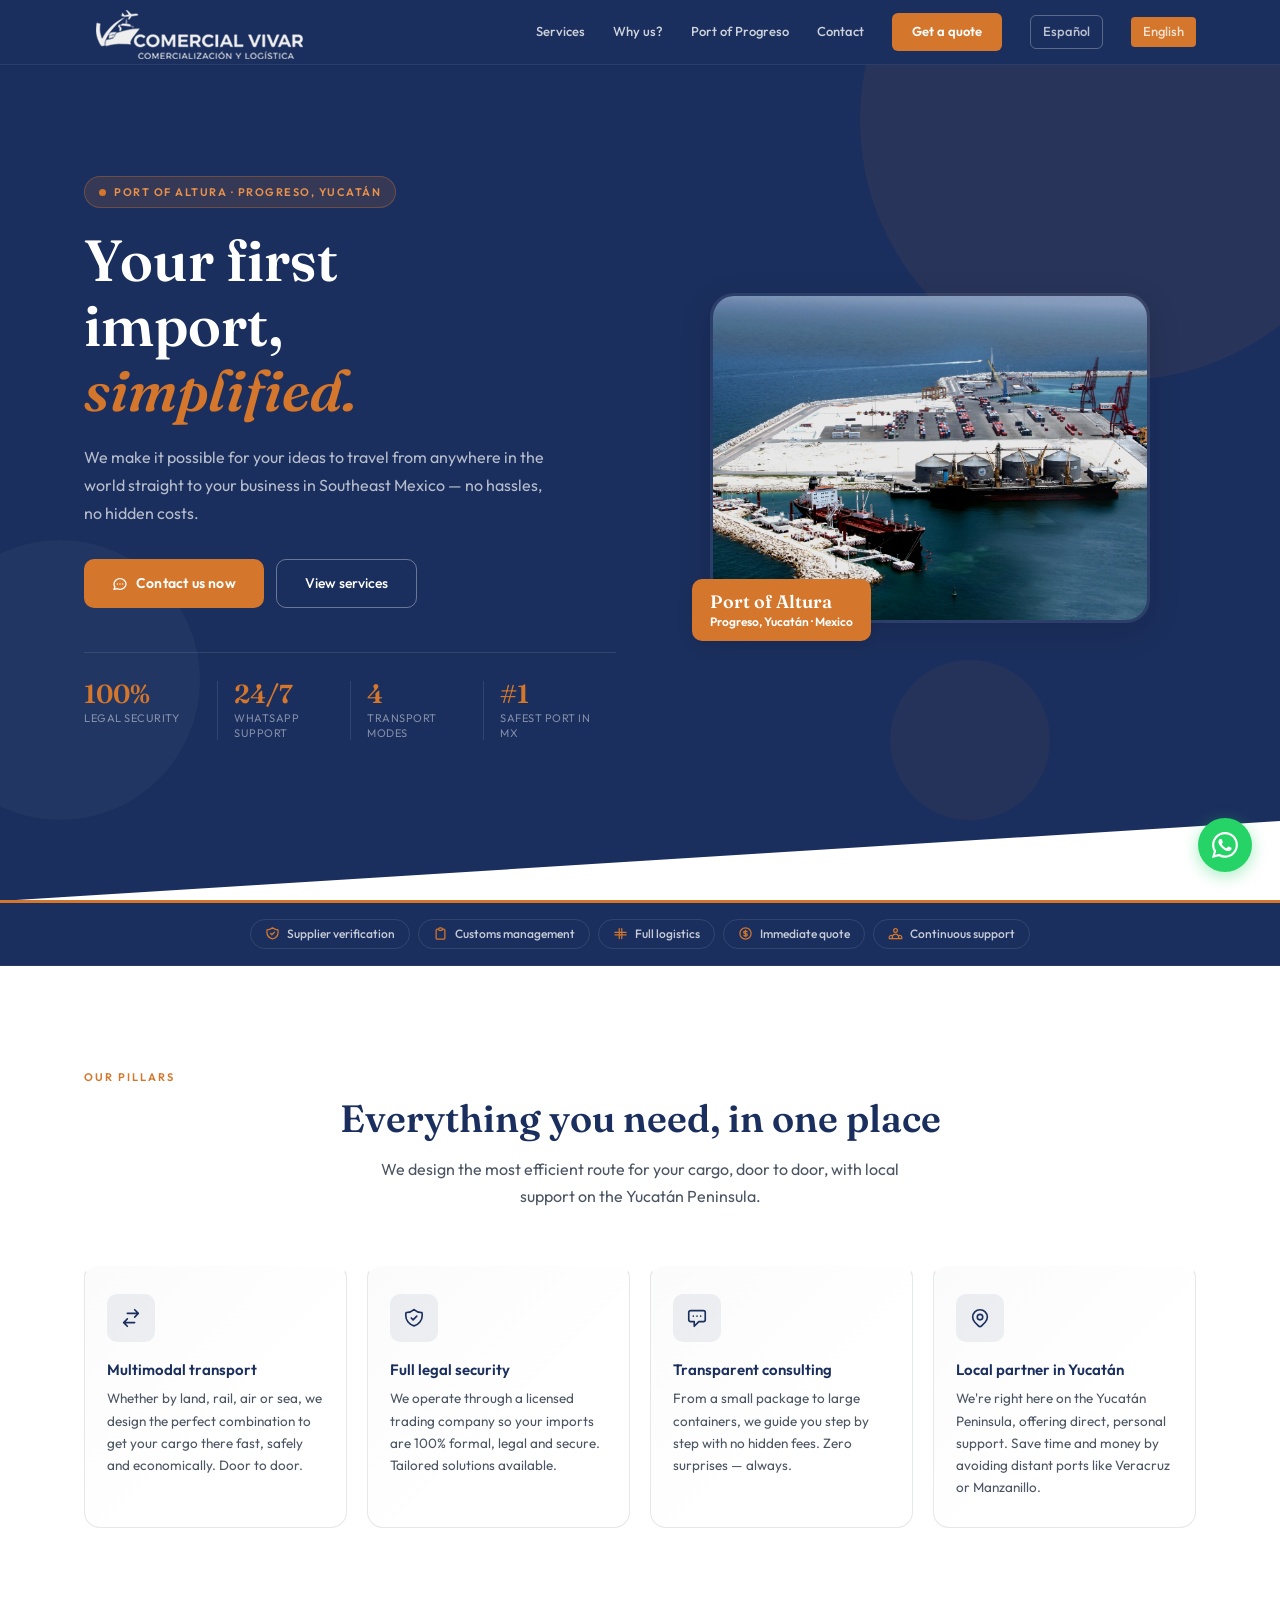
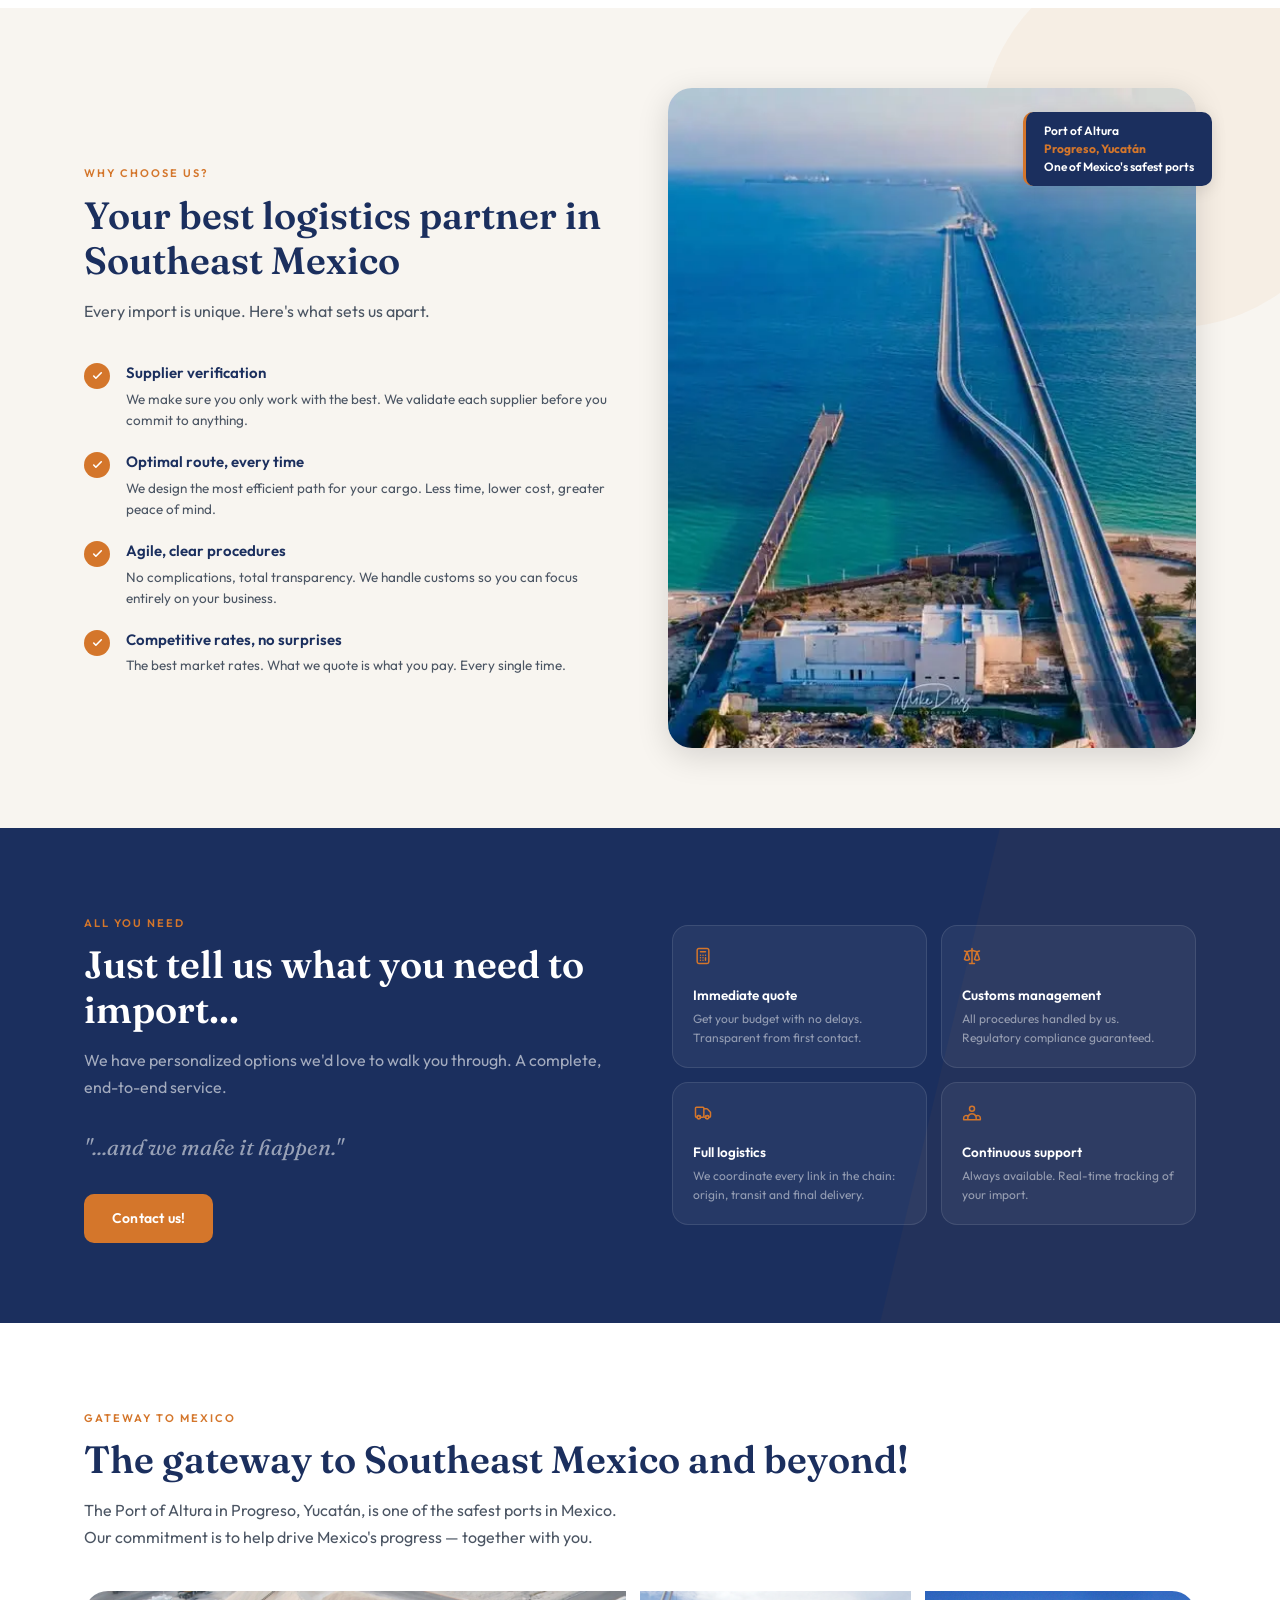
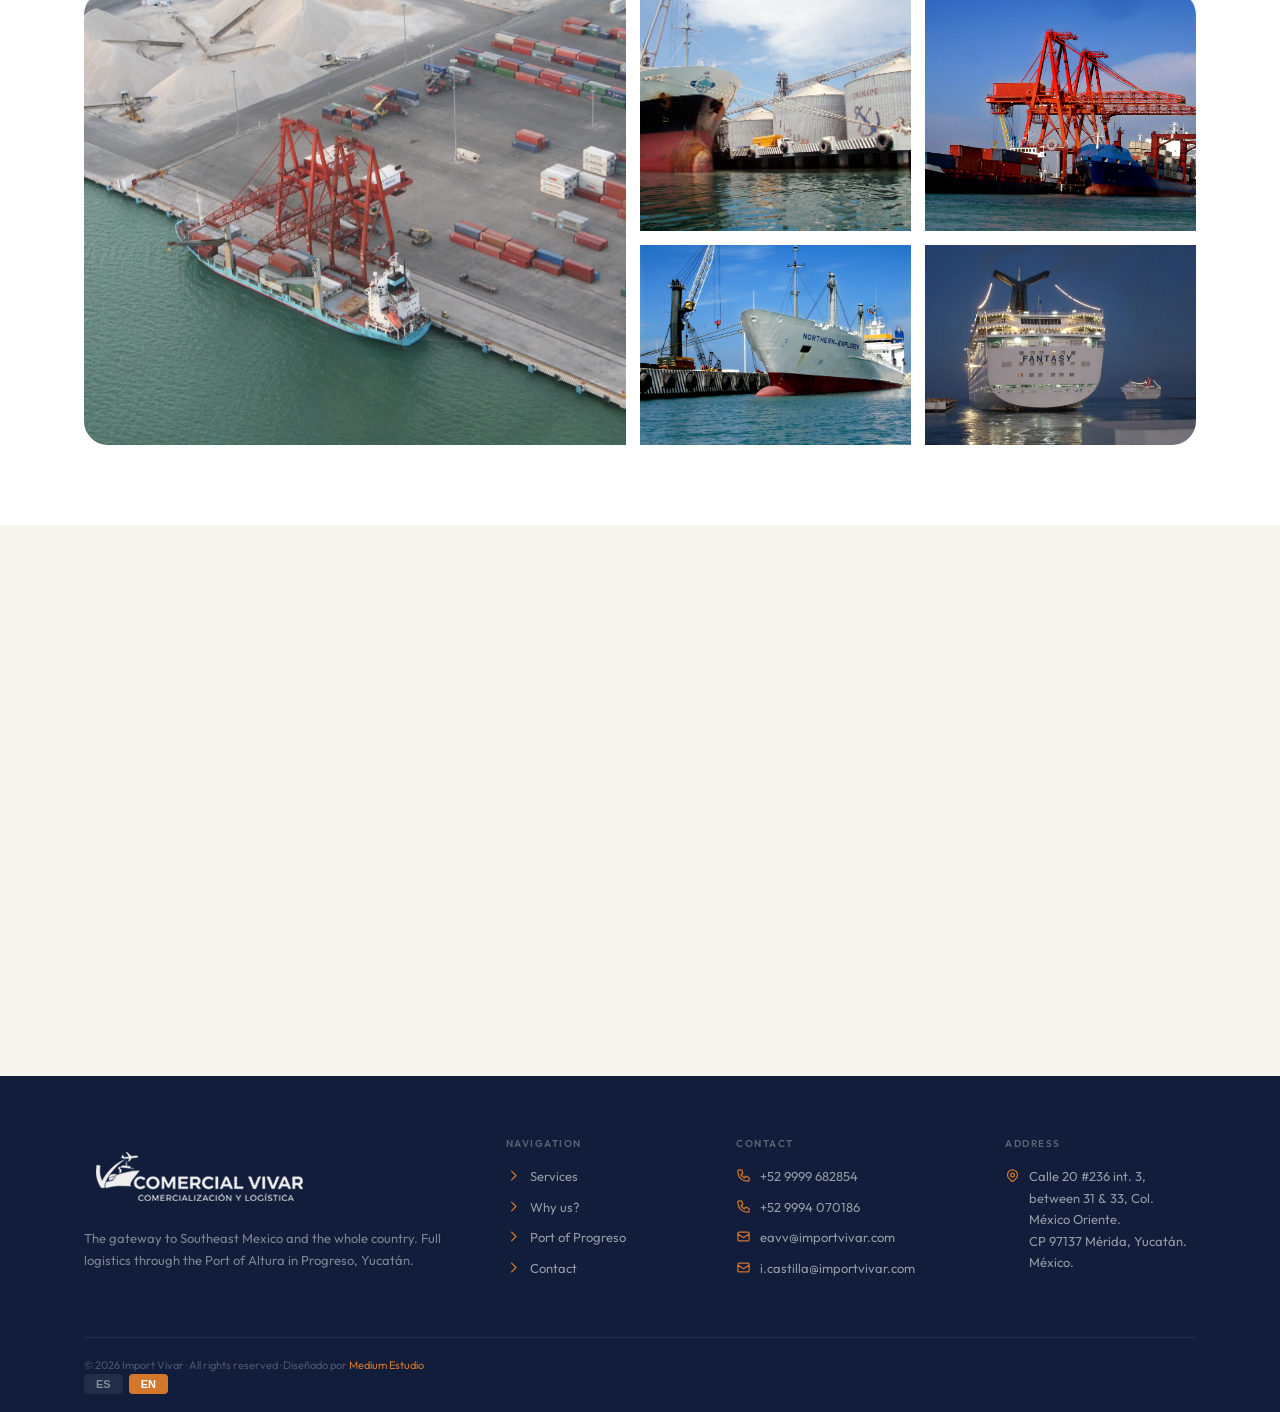
==== commit ce1e99a1: "Update footer design attribution link" ====
--- a/index-en.html
+++ b/index-en.html
@@ -447,8 +447,7 @@
       <div class="footer-bottom">
         <span>
           © 2026 Import Vivar · All rights reserved ·
-          Designed by <a href="https://mediumsociedadcreativa.com.mx/" target="_blank" rel="noopener noreferrer">Medium Sociedad Creativa</a>
-        </span>
+         Diseñado por <a href="https://mediumestudio.xyz" target="_blank" rel="noopener noreferrer">Medium Estudio </a>
         <div class="lang-toggle" role="group" aria-label="Select language">
           <a href="index.html"><button class="lang-pill lang-inactive" aria-label="Español">ES</button></a>
           <button class="lang-pill lang-active" aria-current="true" aria-label="English (selected)">EN</button>
